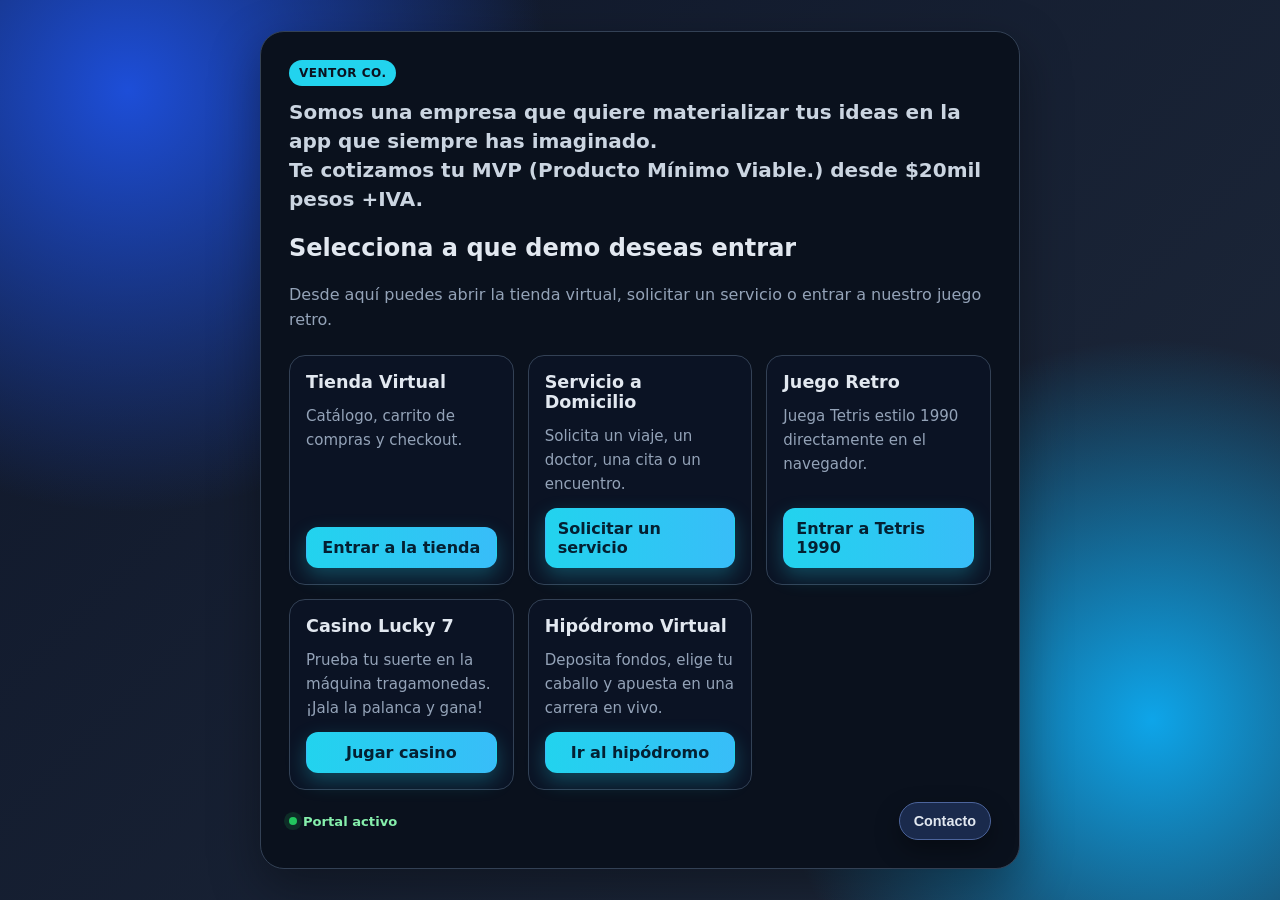
==== index.html @ 3d61e94f "fix mail" ====
<!DOCTYPE html>
<html lang="es">
<head>
  <meta charset="UTF-8" />
  <meta name="viewport" content="width=device-width, initial-scale=1.0" />
  <meta name="description" content="Portal de acceso a aplicaciones" />
  <title>Portal de Apps</title>
  <style>
    :root {
      --bg-1: #0f172a;
      --bg-2: #1e293b;
      --card: #0b1220;
      --line: #334155;
      --text: #e2e8f0;
      --muted: #94a3b8;
      --brand: #22d3ee;
      --brand-2: #38bdf8;
      --ok: #22c55e;
    }

    * { box-sizing: border-box; }

    body {
      margin: 0;
      min-height: 100vh;
      font-family: "Segoe UI", system-ui, -apple-system, sans-serif;
      color: var(--text);
      background:
        radial-gradient(circle at 10% 10%, #1d4ed8 0%, transparent 30%),
        radial-gradient(circle at 90% 80%, #0ea5e9 0%, transparent 28%),
        linear-gradient(135deg, var(--bg-1), var(--bg-2));
      display: grid;
      place-items: center;
      padding: 24px;
    }

    .panel {
      width: min(760px, 100%);
      background: color-mix(in srgb, var(--card) 92%, black 8%);
      border: 1px solid var(--line);
      border-radius: 24px;
      padding: 28px;
      box-shadow: 0 18px 50px rgba(0, 0, 0, .35);
      backdrop-filter: blur(6px);
    }

    .tag {
      display: inline-block;
      font-size: 12px;
      color: #0b1220;
      background: var(--brand);
      border-radius: 999px;
      padding: 6px 10px;
      font-weight: 700;
      letter-spacing: .04em;
      text-transform: uppercase;
      margin-bottom: 12px;
    }

    h1 {
      margin: 0;
      font-size: clamp(1.8rem, 4vw, 2.6rem);
      line-height: 1.1;
    }

    .title-2 {
      margin: 0 0 12px;
      font-size: clamp(1rem, 2.5vw, 1.25rem);
      line-height: 1.45;
      color: #cbd5e1;
      font-weight: 600;
    }

    p {
      margin: 12px 0 0;
      color: var(--muted);
      line-height: 1.6;
    }

    .grid {
      margin-top: 22px;
      display: grid;
      gap: 14px;
      grid-template-columns: repeat(auto-fit, minmax(220px, 1fr));
    }

    .app-card {
      border: 1px solid var(--line);
      border-radius: 16px;
      padding: 16px;
      background: #0b1324;
      display: flex;
      flex-direction: column;
      gap: 12px;
    }

    .app-card h2 {
      margin: 0;
      font-size: 1.1rem;
    }

    .app-card p {
      margin: 0;
      font-size: .94rem;
    }

    .btn {
      margin-top: auto;
      text-decoration: none;
      display: inline-flex;
      align-items: center;
      justify-content: center;
      width: 100%;
      border-radius: 12px;
      padding: 10px 12px;
      font-weight: 700;
      border: 1px solid transparent;
      transition: transform .15s ease, box-shadow .2s ease, background .2s ease;
    }

    .btn:hover { transform: translateY(-1px); }

    .btn-primary {
      background: linear-gradient(90deg, var(--brand), var(--brand-2));
      color: #042032;
      box-shadow: 0 8px 20px rgba(34, 211, 238, .28);
    }

    .btn-secondary {
      background: transparent;
      border-color: #475569;
      color: var(--text);
    }

    .status {
      display: inline-flex;
      align-items: center;
      gap: 6px;
      font-size: .82rem;
      color: #86efac;
      font-weight: 600;
    }

    .dot {
      width: 8px;
      height: 8px;
      border-radius: 999px;
      background: var(--ok);
      box-shadow: 0 0 0 5px rgba(34, 197, 94, .15);
    }

    .contact-fab {
      position: static;
      display: inline-flex;
      align-items: center;
      justify-content: center;
      border: 1px solid #4c649b;
      background: #1a2a4c;
      color: var(--text);
      border-radius: 999px;
      padding: 10px 14px;
      font-weight: 700;
      font-size: .9rem;
      cursor: pointer;
      box-shadow: 0 10px 24px rgba(0, 0, 0, .35);
      z-index: 120;
    }

    .panel-footer {
      margin-top: 12px;
      display: flex;
      align-items: center;
      justify-content: space-between;
      gap: 10px;
      flex-wrap: wrap;
    }

    .panel-footer .status {
      margin: 0;
    }

    .contact-modal {
      position: fixed;
      inset: 0;
      display: none;
      align-items: center;
      justify-content: center;
      padding: 20px;
      z-index: 140;
    }

    .contact-modal.show {
      display: flex;
    }

    .contact-backdrop {
      position: absolute;
      inset: 0;
      background: rgba(0, 0, 0, .55);
      backdrop-filter: blur(2px);
    }

    .contact-card {
      position: relative;
      width: min(420px, 100%);
      background: #0f172a;
      border: 1px solid var(--line);
      border-radius: 16px;
      padding: 18px;
      box-shadow: 0 18px 40px rgba(0, 0, 0, .4);
    }

    .contact-title {
      margin: 0 0 10px;
      color: #b6f0ff;
      font-size: 1.1rem;
    }

    .contact-list {
      margin: 0;
      padding: 0;
      list-style: none;
      display: grid;
      gap: 10px;
      color: #d7e3ff;
      line-height: 1.5;
    }

    .contact-list strong {
      color: #8ad4ff;
    }

    .contact-link {
      color: #d7e3ff;
      text-decoration: none;
      border-bottom: 1px dashed #7dd3fc;
      padding-bottom: 1px;
    }

    .contact-link:hover {
      color: #7dd3fc;
    }

    .contact-mail-row {
      cursor: pointer;
    }

    .contact-mail-row:hover .contact-link {
      color: #7dd3fc;
    }

    .contact-close {
      margin-top: 14px;
      border: 1px solid #4d6599;
      border-radius: 10px;
      background: #1f2f58;
      color: var(--text);
      padding: 9px 12px;
      font-weight: 700;
      cursor: pointer;
    }
  </style>
</head>
<body>
  <main class="panel">
    <span class="tag">Ventor Co.</span>
    <h2 class="title-2">Somos una empresa que quiere materializar tus ideas en la app que siempre has imaginado.<br />Te cotizamos tu MVP (Producto Mínimo Viable.) desde $20mil pesos +IVA.</h2>
    <h2>Selecciona a que demo deseas entrar</h2>
    <p>Desde aquí puedes abrir la tienda virtual, solicitar un servicio o entrar a nuestro juego retro.</p>

    <div class="grid">
      <article class="app-card">
        <h2>Tienda Virtual</h2>
        <p>Catálogo, carrito de compras y checkout.</p>
        <a class="btn btn-primary" href="./tienda/">Entrar a la tienda</a>
      </article>


      <article class="app-card">
        <h2>Servicio a Domicilio</h2>
        <p>Solicita un viaje, un doctor, una cita o un encuentro.</p>
        <a class="btn btn-primary" href="./servicio/">Solicitar un servicio</a>
      </article>

      <article class="app-card">
        <h2>Juego Retro</h2>
        <p>Juega Tetris estilo 1990 directamente en el navegador.</p>
        <a class="btn btn-primary" href="./otra-app/">Entrar a Tetris 1990</a>
      </article>

      <article class="app-card">
        <h2>Casino Lucky 7</h2>
        <p>Prueba tu suerte en la máquina tragamonedas. ¡Jala la palanca y gana!</p>
        <a class="btn btn-primary" href="./casino/">Jugar casino</a>
      </article>

        <article class="app-card">
          <h2>Hipódromo Virtual</h2>
          <p>Deposita fondos, elige tu caballo y apuesta en una carrera en vivo.</p>
          <a class="btn btn-primary" href="./apuesta/">Ir al hipódromo</a>
        </article>
      </div>

    <div class="panel-footer">
      <p class="status"><span class="dot"></span> Portal activo</p>
      <button class="contact-fab" id="contactBtn" type="button">Contacto</button>
    </div>
  </main>

  <div class="contact-modal" id="contactModal" aria-hidden="true">
    <div class="contact-backdrop" id="contactBackdrop"></div>
    <div class="contact-card" role="dialog" aria-modal="true" aria-labelledby="contactTitle">
      <h3 class="contact-title" id="contactTitle">Datos de contacto</h3>
      <ul class="contact-list">
        <li><strong>Tel/Whats:</strong> <a class="contact-link" href="https://wa.me/525516506720?text=Quiero%20la%20app%20que%20siempre%20he%20imaginado" target="_blank" rel="noopener noreferrer">5516506720</a></li>
        <li class="contact-mail-row" id="contactMailRow"><strong>Mail:</strong> <a class="contact-link" id="contactMailLink" href="mailto:amuhlia@hotmail.com">amuhlia@hotmail.com</a></li>
      </ul>
      <button class="contact-close" id="contactClose" type="button">Cerrar</button>
    </div>
  </div>

  <script>
    const contactBtn = document.getElementById("contactBtn");
    const contactModal = document.getElementById("contactModal");
    const contactBackdrop = document.getElementById("contactBackdrop");
    const contactClose = document.getElementById("contactClose");
    const contactMailRow = document.getElementById("contactMailRow");
    const contactMailLink = document.getElementById("contactMailLink");

    function openContact() {
      contactModal.classList.add("show");
      contactModal.setAttribute("aria-hidden", "false");
      contactClose.focus();
    }

    function closeContact() {
      contactModal.classList.remove("show");
      contactModal.setAttribute("aria-hidden", "true");
      contactBtn.focus();
    }

    contactBtn.addEventListener("click", openContact);
    contactClose.addEventListener("click", closeContact);
    contactBackdrop.addEventListener("click", closeContact);

    contactMailLink.addEventListener("click", (e) => {
      e.preventDefault();
      window.location.href = contactMailLink.href;
    });

    contactMailRow.addEventListener("click", (e) => {
      if (e.target.closest("a")) return;
      window.location.href = contactMailLink.href;
    });

    document.addEventListener("keydown", (e) => {
      if (e.key === "Escape" && contactModal.classList.contains("show")) {
        closeContact();
      }
    });
  </script>
</body>
</html>
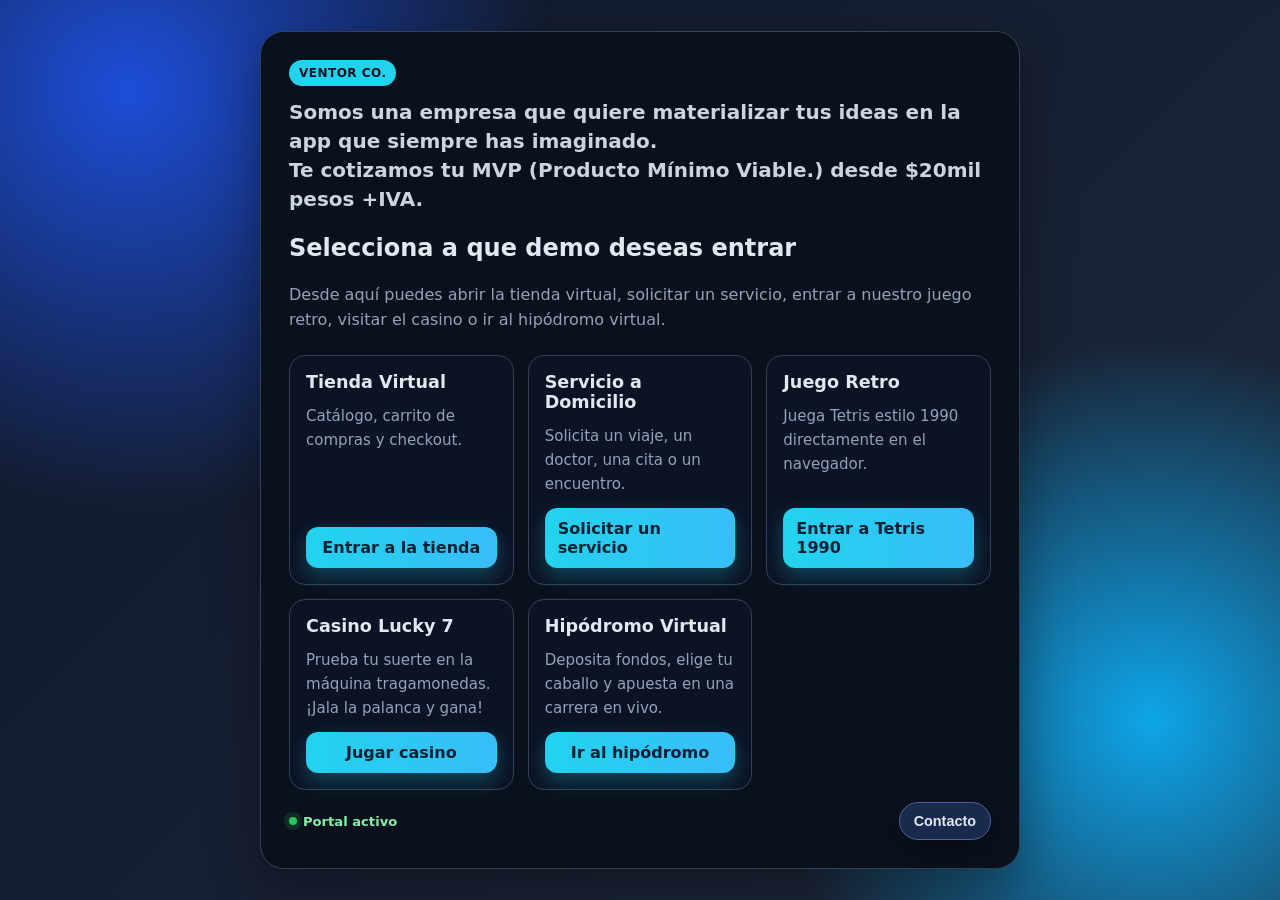
==== commit b0442c3f: "fix label" ====
--- a/index.html
+++ b/index.html
@@ -249,6 +249,19 @@
       color: #7dd3fc;
     }
 
+    .contact-copy-msg {
+      margin: 8px 0 0;
+      min-height: 18px;
+      color: #7dd3fc;
+      font-size: .9rem;
+      opacity: 0;
+      transition: opacity .18s ease;
+    }
+
+    .contact-copy-msg.show {
+      opacity: 1;
+    }
+
     .contact-close {
       margin-top: 14px;
       border: 1px solid #4d6599;
@@ -266,7 +279,7 @@
     <span class="tag">Ventor Co.</span>
     <h2 class="title-2">Somos una empresa que quiere materializar tus ideas en la app que siempre has imaginado.<br />Te cotizamos tu MVP (Producto Mínimo Viable.) desde $20mil pesos +IVA.</h2>
     <h2>Selecciona a que demo deseas entrar</h2>
-    <p>Desde aquí puedes abrir la tienda virtual, solicitar un servicio o entrar a nuestro juego retro.</p>
+    <p>Desde aquí puedes abrir la tienda virtual, solicitar un servicio, entrar a nuestro juego retro, visitar el casino o ir al hipódromo virtual.</p>
 
     <div class="grid">
       <article class="app-card">
@@ -313,8 +326,9 @@
       <h3 class="contact-title" id="contactTitle">Datos de contacto</h3>
       <ul class="contact-list">
         <li><strong>Tel/Whats:</strong> <a class="contact-link" href="https://wa.me/525516506720?text=Quiero%20la%20app%20que%20siempre%20he%20imaginado" target="_blank" rel="noopener noreferrer">5516506720</a></li>
-        <li class="contact-mail-row" id="contactMailRow"><strong>Mail:</strong> <a class="contact-link" id="contactMailLink" href="mailto:amuhlia@hotmail.com">amuhlia@hotmail.com</a></li>
+        <li class="contact-mail-row" id="contactMailRow" role="button" tabindex="0" aria-label="Copiar correo"><strong>Mail:</strong> <a class="contact-link" id="contactMailLink" href="mailto:amuhlia@hotmail.com">amuhlia@hotmail.com</a></li>
       </ul>
+      <p class="contact-copy-msg" id="contactCopyMsg" aria-live="polite"></p>
       <button class="contact-close" id="contactClose" type="button">Cerrar</button>
     </div>
   </div>
@@ -326,6 +340,9 @@
     const contactClose = document.getElementById("contactClose");
     const contactMailRow = document.getElementById("contactMailRow");
     const contactMailLink = document.getElementById("contactMailLink");
+    const contactCopyMsg = document.getElementById("contactCopyMsg");
+    const contactEmail = "amuhlia@hotmail.com";
+    let copyMsgTimeout = null;
 
     function openContact() {
       contactModal.classList.add("show");
@@ -343,14 +360,48 @@
     contactClose.addEventListener("click", closeContact);
     contactBackdrop.addEventListener("click", closeContact);
 
+    function showCopiedMessage() {
+      contactCopyMsg.textContent = "Copiado";
+      contactCopyMsg.classList.add("show");
+      clearTimeout(copyMsgTimeout);
+      copyMsgTimeout = setTimeout(() => {
+        contactCopyMsg.classList.remove("show");
+        contactCopyMsg.textContent = "";
+      }, 1500);
+    }
+
+    async function copyMailToClipboard() {
+      try {
+        await navigator.clipboard.writeText(contactEmail);
+      } catch (_) {
+        const helper = document.createElement("textarea");
+        helper.value = contactEmail;
+        helper.setAttribute("readonly", "");
+        helper.style.position = "absolute";
+        helper.style.left = "-9999px";
+        document.body.appendChild(helper);
+        helper.select();
+        document.execCommand("copy");
+        document.body.removeChild(helper);
+      }
+      showCopiedMessage();
+    }
+
     contactMailLink.addEventListener("click", (e) => {
       e.preventDefault();
-      window.location.href = contactMailLink.href;
+      copyMailToClipboard();
     });
 
     contactMailRow.addEventListener("click", (e) => {
       if (e.target.closest("a")) return;
-      window.location.href = contactMailLink.href;
+      copyMailToClipboard();
+    });
+
+    contactMailRow.addEventListener("keydown", (e) => {
+      if (e.key === "Enter" || e.key === " ") {
+        e.preventDefault();
+        copyMailToClipboard();
+      }
     });
 
     document.addEventListener("keydown", (e) => {
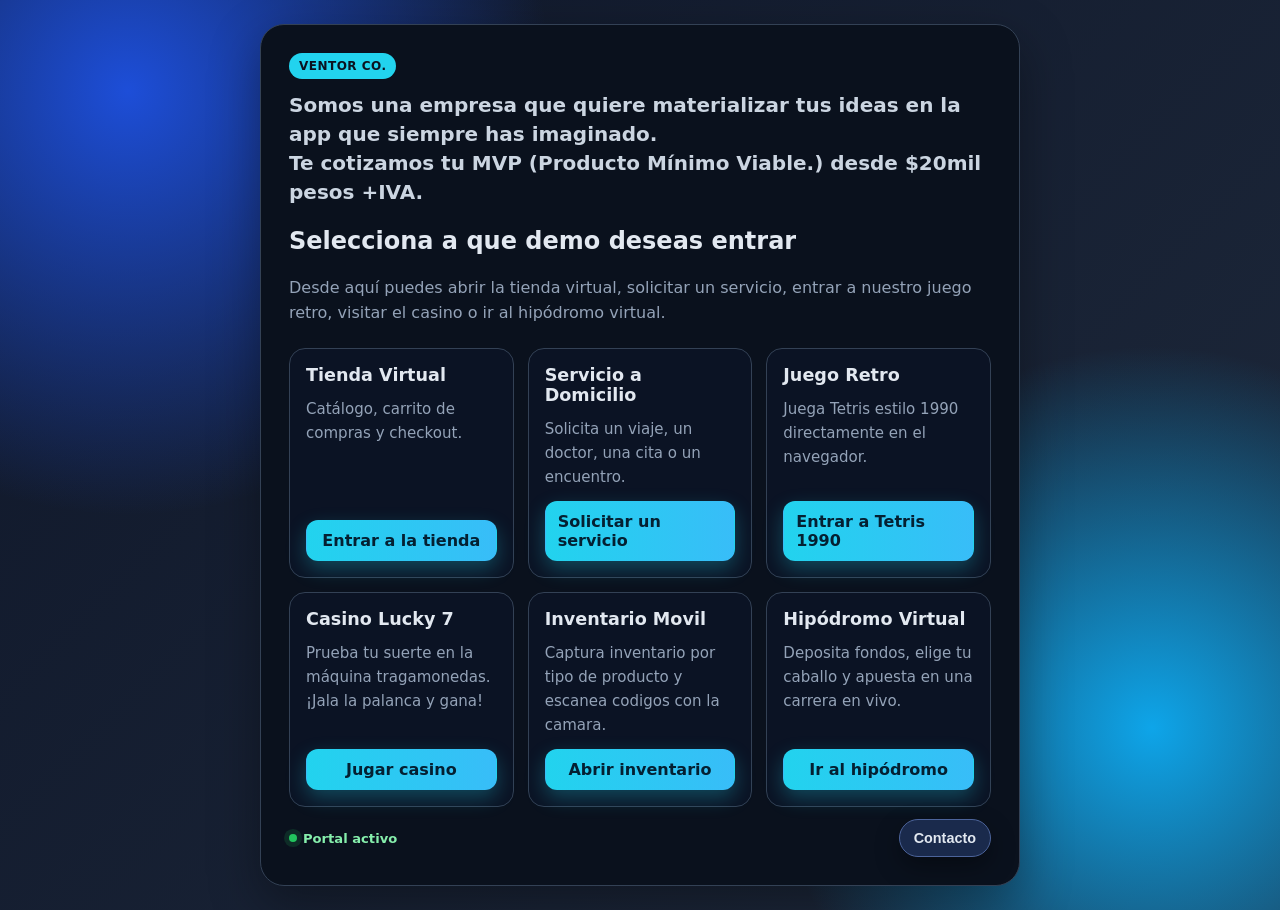
==== commit c541e040: "add inventario" ====
--- a/index.html
+++ b/index.html
@@ -307,6 +307,12 @@
         <a class="btn btn-primary" href="./casino/">Jugar casino</a>
       </article>
 
+      <article class="app-card">
+        <h2>Inventario Movil</h2>
+        <p>Captura inventario por tipo de producto y escanea codigos con la camara.</p>
+        <a class="btn btn-primary" href="./inventario/">Abrir inventario</a>
+      </article>
+
         <article class="app-card">
           <h2>Hipódromo Virtual</h2>
           <p>Deposita fondos, elige tu caballo y apuesta en una carrera en vivo.</p>
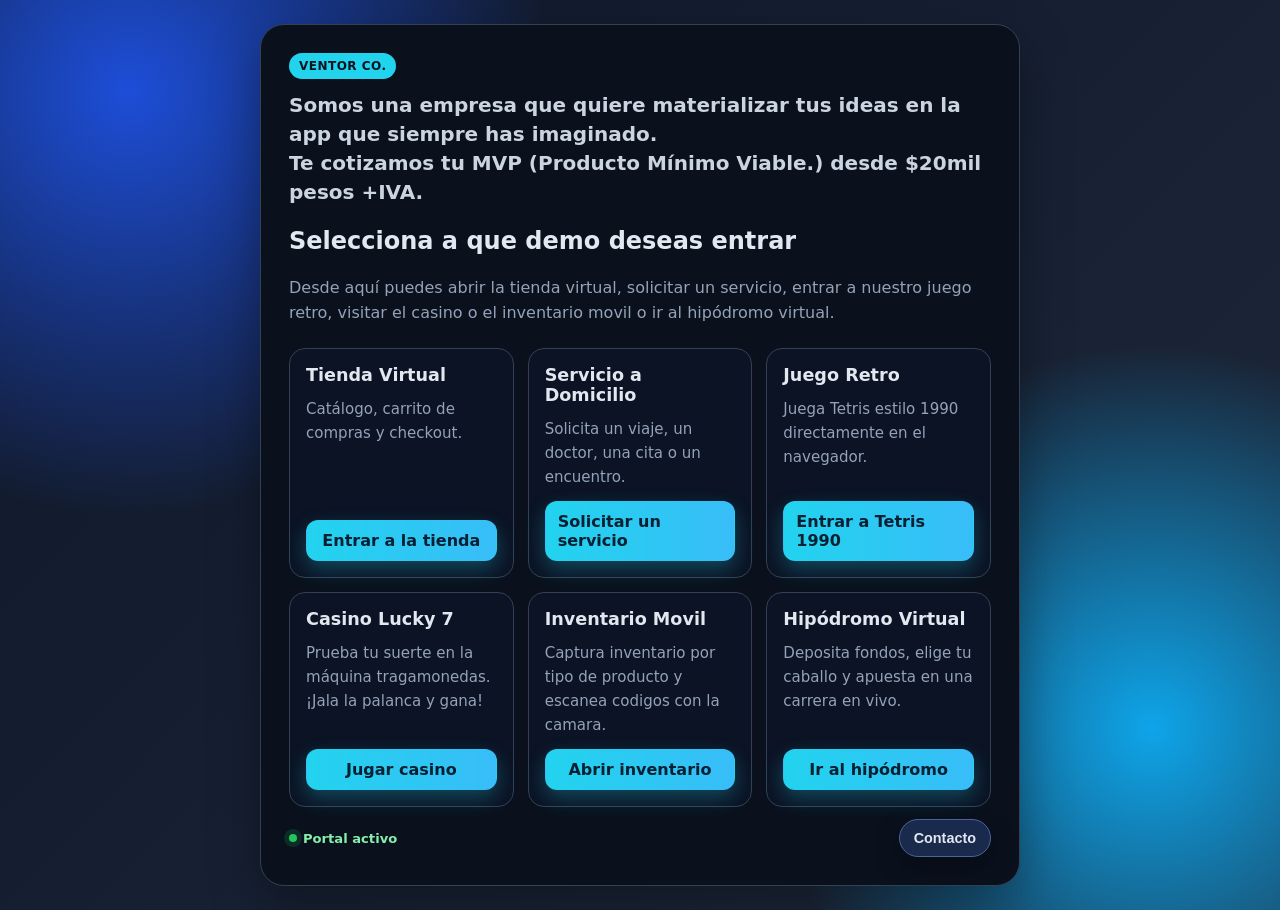
==== commit a1246473: "fix codigo de barras" ====
--- a/index.html
+++ b/index.html
@@ -279,7 +279,7 @@
     <span class="tag">Ventor Co.</span>
     <h2 class="title-2">Somos una empresa que quiere materializar tus ideas en la app que siempre has imaginado.<br />Te cotizamos tu MVP (Producto Mínimo Viable.) desde $20mil pesos +IVA.</h2>
     <h2>Selecciona a que demo deseas entrar</h2>
-    <p>Desde aquí puedes abrir la tienda virtual, solicitar un servicio, entrar a nuestro juego retro, visitar el casino o ir al hipódromo virtual.</p>
+    <p>Desde aquí puedes abrir la tienda virtual, solicitar un servicio, entrar a nuestro juego retro, visitar el casino o el inventario movil o ir al hipódromo virtual.</p>
 
     <div class="grid">
       <article class="app-card">
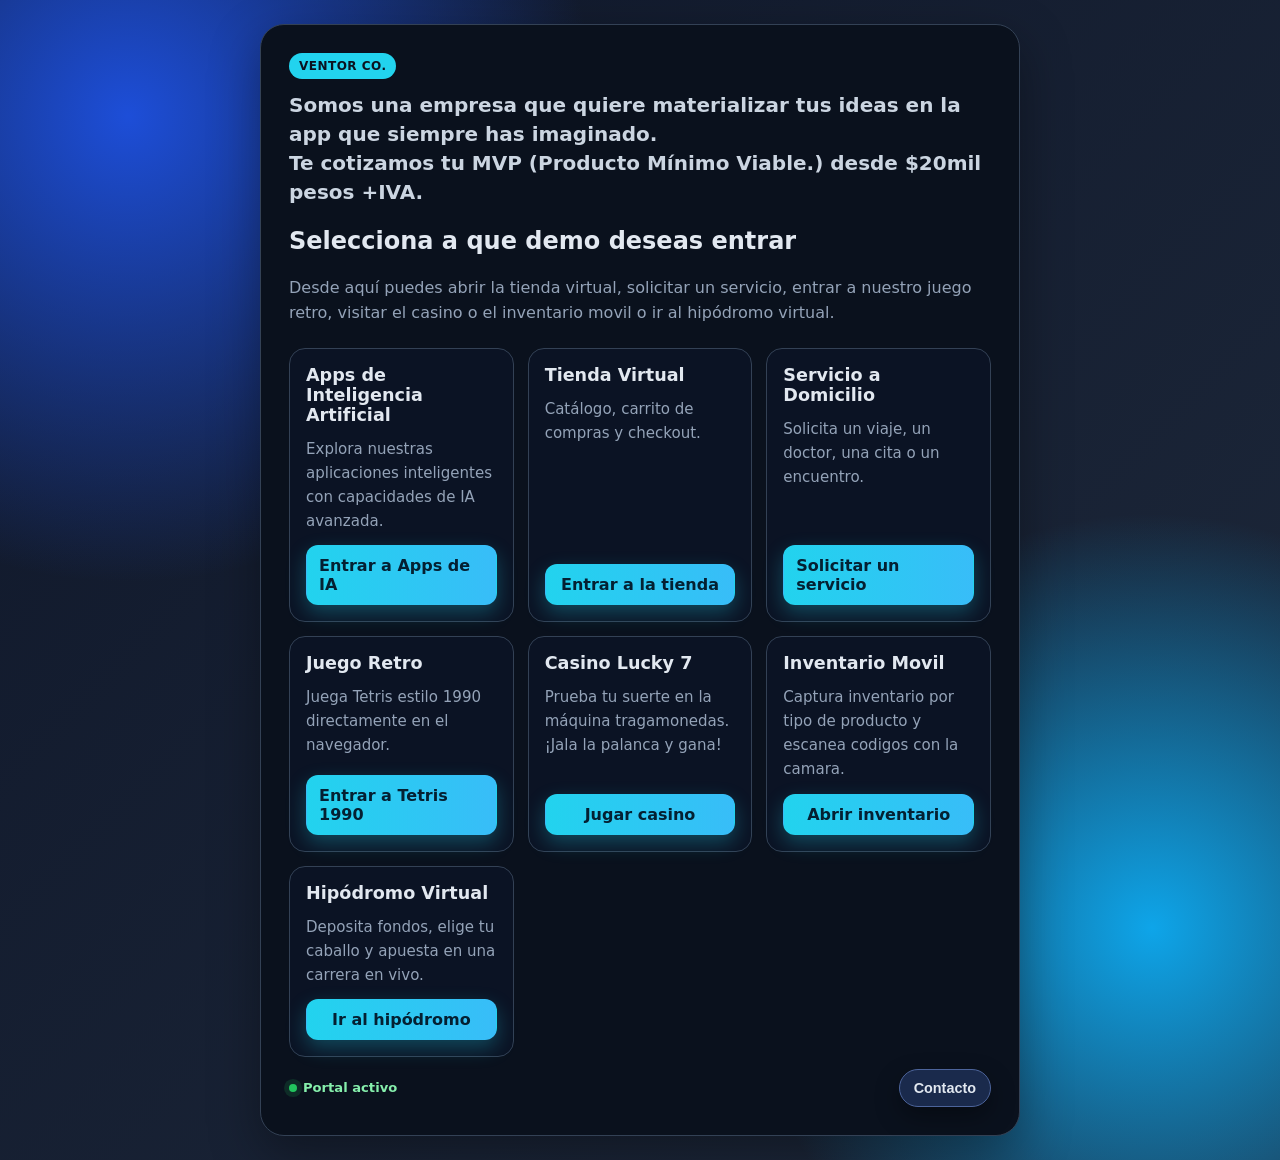
==== commit 19d8aa68: "fix Apuesta + IA" ====
--- a/index.html
+++ b/index.html
@@ -4,6 +4,7 @@
   <meta charset="UTF-8" />
   <meta name="viewport" content="width=device-width, initial-scale=1.0" />
   <meta name="description" content="Portal de acceso a aplicaciones" />
+  <link rel="icon" href="./favicon.ico" type="image/x-icon" />
   <title>Portal de Apps</title>
   <style>
     :root {
@@ -283,6 +284,11 @@
 
     <div class="grid">
       <article class="app-card">
+        <h2>Apps de Inteligencia Artificial</h2>
+        <p>Explora nuestras aplicaciones inteligentes con capacidades de IA avanzada.</p>
+        <a class="btn btn-primary" href="https://adsapiensdoc.netlify.app/" target="_blank" rel="noopener noreferrer">Entrar a Apps de IA</a>
+      </article>
+      <article class="app-card">
         <h2>Tienda Virtual</h2>
         <p>Catálogo, carrito de compras y checkout.</p>
         <a class="btn btn-primary" href="./tienda/">Entrar a la tienda</a>
@@ -416,5 +422,15 @@
       }
     });
   </script>
+  <script>
+    // Unregister any existing service workers to avoid 404 on service-worker.js
+    if ('serviceWorker' in navigator) {
+      navigator.serviceWorker.getRegistrations().then(registrations => {
+        for (let registration of registrations) {
+          registration.unregister();
+        }
+      });
+    }
+  </script>
 </body>
 </html>
